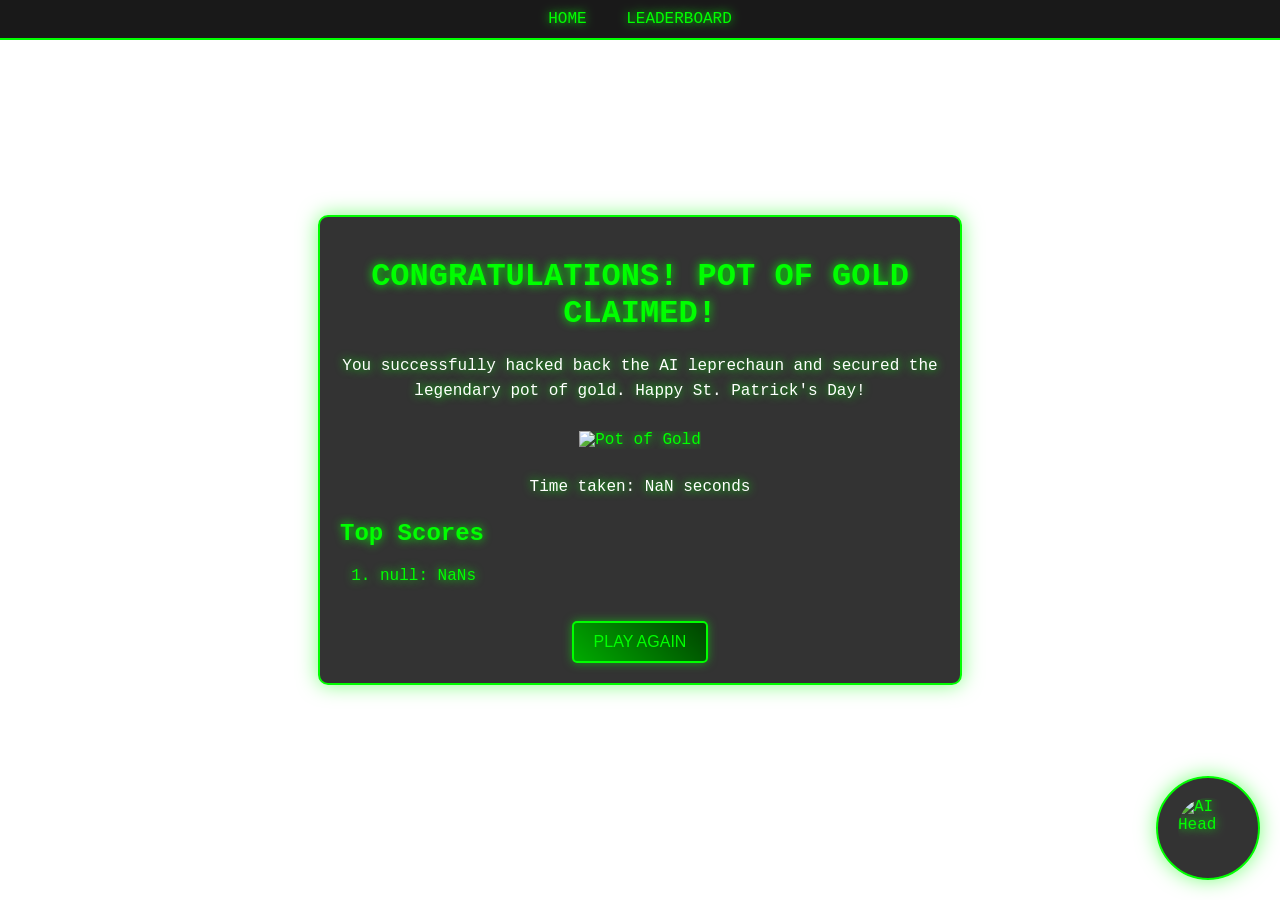
==== final.html @ ef5486f1 "Initial commit of Emerald Enigma Cyber Escape Room" ====
<!DOCTYPE html>
<html lang="en">
<head>
    <meta charset="UTF-8">
    <meta name="viewport" content="width=device-width, initial-scale=1.0">
    <title>Pot of Gold Claimed!</title>
    <link rel="stylesheet" href="css/style.css">
</head>
<body>
    <nav>
        <a href="index.html">Home</a>
        <a href="index.html#leaderboard">Leaderboard</a>
    </nav>
    <div class="container">
        <h1>Congratulations! Pot of Gold Claimed!</h1>
        <p>You successfully hacked back the AI leprechaun and secured the legendary pot of gold. Happy St. Patrick's Day!</p>
        <img src="assets/pot-gold.png" alt="Pot of Gold" style="width: 150px; height: 150px; margin: 10px;">
        <p id="time-display"></p>
        <div class="leaderboard">
            <h2>Top Scores</h2>
            <ol id="final-leaderboard"></ol>
        </div>
        <button onclick="window.location.href='index.html'">Play Again</button>
    </div>
    <div class="ai-head" onclick="toggleBubble()">
        <img src="assets/leprechaun-ai.png" alt="AI Head">
        <div class="ai-bubble" id="ai-bubble">
            Well done! Check your time and see if you made the leaderboard.
        </div>
    </div>
    <audio id="victory-sound" src="audio/victory.mp3"></audio>
    <script src="js/final.js"></script>
</body>
</html>
---- css/style.css ----
body {
    font-family: 'Courier New', monospace; /* Futuristic font */
    background: linear-gradient(135deg, #004400, #00aa00); /* Green gradient */
    margin: 0;
    padding: 0;
    display: flex;
    justify-content: center;
    align-items: center;
    height: 100vh;
    background-image: url('../assets/shamrock-bg.png'); /* Placeholder for shamrock background */
    background-size: cover;
    color: #00ff00; /* Neon green text */
    text-shadow: 0 0 10px #00ff00; /* Glow effect */
    animation: backgroundGlow 5s ease-in-out infinite alternate; /* Animated background glow */
}

@keyframes backgroundGlow {
    0% { filter: brightness(1); }
    100% { filter: brightness(1.2); }
}

.container {
    background-color: rgba(0, 0, 0, 0.8); /* Dark futuristic panel */
    padding: 20px;
    border-radius: 10px;
    box-shadow: 0 0 20px rgba(0,255,0,0.5); /* Green glow */
    text-align: center;
    max-width: 600px;
    border: 2px solid #00ff00;
    animation: fadeIn 1s ease-in; /* Fade in animation */
}

@keyframes fadeIn {
    from { opacity: 0; transform: translateY(20px); }
    to { opacity: 1; transform: translateY(0); }
}

h1 {
    color: #00ff00;
    font-size: 2em;
    text-transform: uppercase;
    animation: textGlow 2s ease-in-out infinite alternate; /* Text glow animation */
}

@keyframes textGlow {
    0% { text-shadow: 0 0 10px #00ff00; }
    100% { text-shadow: 0 0 20px #00ff00, 0 0 30px #00ff00; }
}

p {
    color: #ffffff;
    line-height: 1.6;
}

button {
    background: linear-gradient(45deg, #00aa00, #004400);
    color: #00ff00;
    border: 2px solid #00ff00;
    padding: 10px 20px;
    font-size: 16px;
    cursor: pointer;
    border-radius: 5px;
    margin-top: 20px;
    text-transform: uppercase;
    box-shadow: 0 0 10px rgba(0,255,0,0.5);
    transition: all 0.3s ease; /* Smooth transition */
}

button:hover {
    background: linear-gradient(45deg, #004400, #00aa00);
    box-shadow: 0 0 20px rgba(0,255,0,0.8);
    transform: scale(1.05); /* Slight scale on hover */
}

pre {
    background-color: rgba(0, 0, 0, 0.9);
    padding: 10px;
    border: 1px solid #00ff00;
    border-radius: 5px;
    text-align: left;
    color: #00ff00;
}

input {
    background-color: rgba(0, 0, 0, 0.7);
    color: #00ff00;
    border: 1px solid #00ff00;
    padding: 8px;
    margin: 10px 0;
    width: 100%;
    box-sizing: border-box;
}

#chat-log {
    background-color: rgba(0, 0, 0, 0.7);
    border: 1px solid #00ff00;
    padding: 10px;
    height: 200px;
    overflow-y: auto;
    margin-bottom: 10px;
}

.leaderboard {
    margin-top: 20px;
    text-align: left;
}

.leaderboard ol {
    color: #00ff00;
}

pre {
    background-color: rgba(0, 0, 0, 0.9);
    padding: 10px;
    border: 1px solid #00ff00;
    border-radius: 5px;
    text-align: left;
    color: #00ff00;
}

/* Navigation */
nav {
    position: fixed;
    top: 0;
    width: 100%;
    background-color: rgba(0, 0, 0, 0.9);
    padding: 10px;
    text-align: center;
    border-bottom: 2px solid #00ff00;
    z-index: 1000;
}

nav a {
    color: #00ff00;
    margin: 0 15px;
    text-decoration: none;
    text-transform: uppercase;
    transition: color 0.3s;
}

nav a:hover {
    color: #ffffff;
    text-shadow: 0 0 10px #00ff00;
}

/* Floating AI Head */
.ai-head {
    position: fixed;
    bottom: 20px;
    right: 20px;
    width: 100px;
    height: 100px;
    background-color: rgba(0, 0, 0, 0.8);
    border: 2px solid #00ff00;
    border-radius: 50%;
    display: flex;
    align-items: center;
    justify-content: center;
    cursor: pointer;
    box-shadow: 0 0 20px rgba(0,255,0,0.5);
    animation: float 3s ease-in-out infinite;
}

@keyframes float {
    0%, 100% { transform: translateY(0); }
    50% { transform: translateY(-10px); }
}

.ai-head img {
    width: 60px;
    height: 60px;
    border-radius: 50%;
}

.ai-bubble {
    position: absolute;
    bottom: 120px;
    right: 0;
    background-color: rgba(0, 0, 0, 0.9);
    border: 2px solid #00ff00;
    border-radius: 10px;
    padding: 10px;
    max-width: 200px;
    color: #00ff00;
    display: none;
    box-shadow: 0 0 10px rgba(0,255,0,0.5);
}

.ai-bubble::after {
    content: '';
    position: absolute;
    top: 100%;
    right: 20px;
    border: 10px solid transparent;
    border-top-color: rgba(0, 0, 0, 0.9);
}
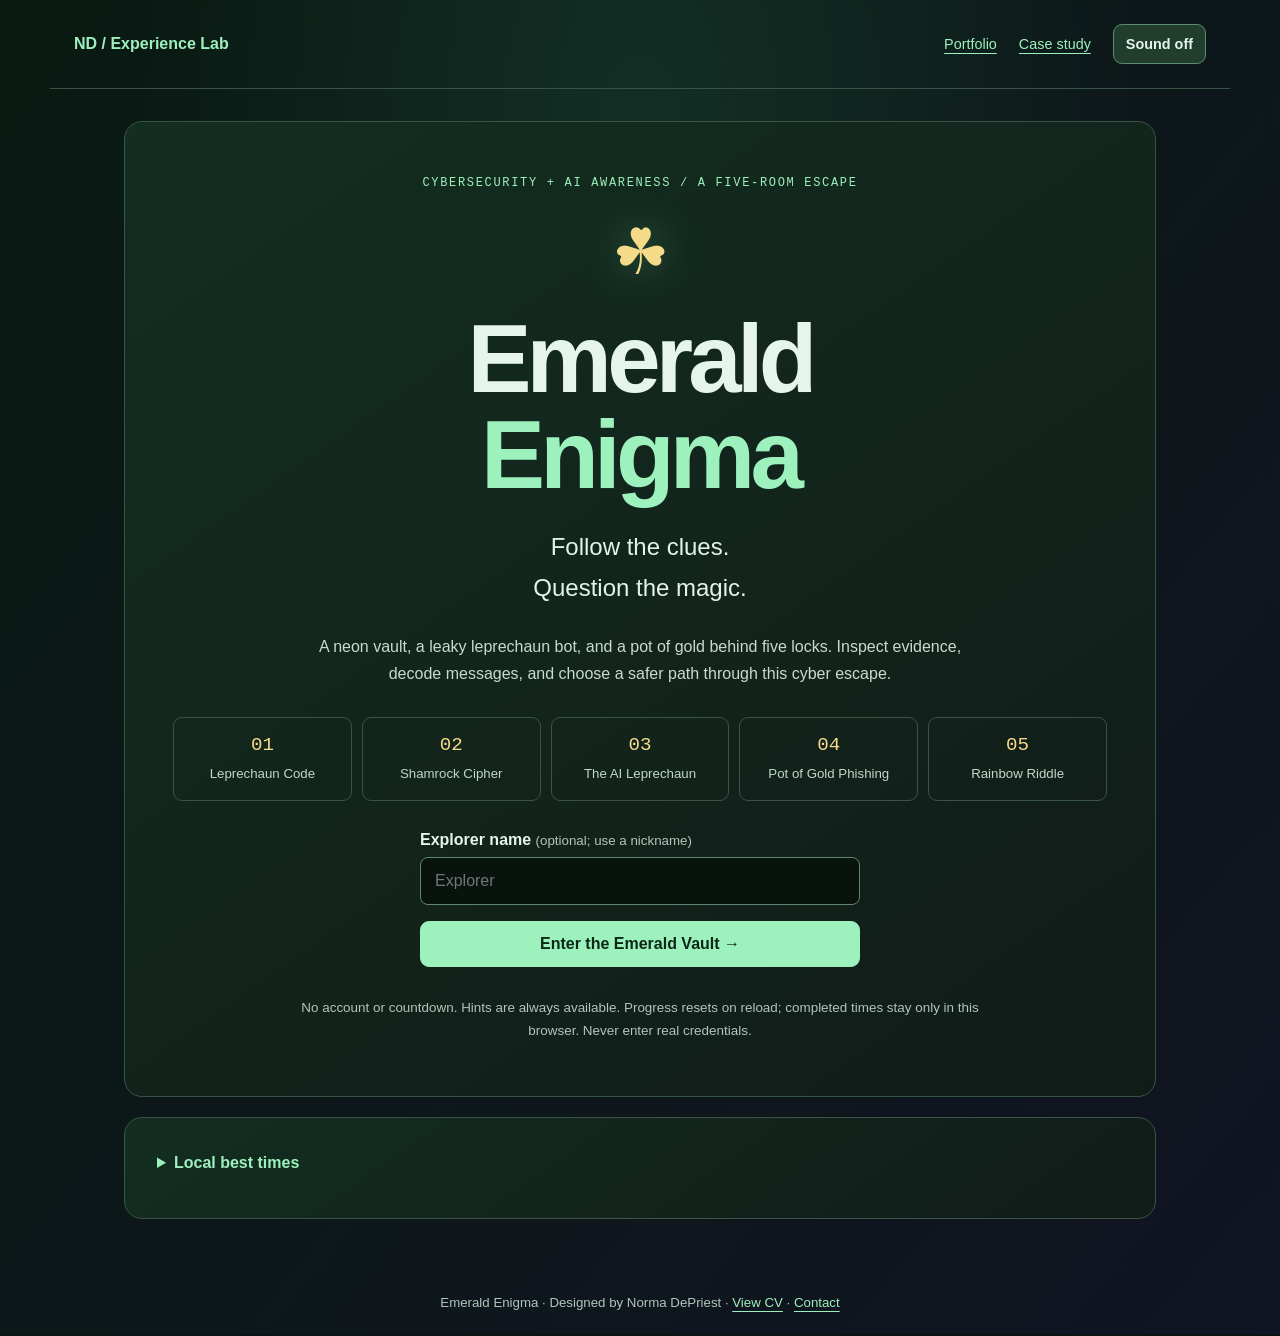
==== commit 173ef859: "Make Emerald Enigma a complete accessible five-room game" ====
--- a/final.html
+++ b/final.html
@@ -1,34 +1 @@
-<!DOCTYPE html>
-<html lang="en">
-<head>
-    <meta charset="UTF-8">
-    <meta name="viewport" content="width=device-width, initial-scale=1.0">
-    <title>Pot of Gold Claimed!</title>
-    <link rel="stylesheet" href="css/style.css">
-</head>
-<body>
-    <nav>
-        <a href="index.html">Home</a>
-        <a href="index.html#leaderboard">Leaderboard</a>
-    </nav>
-    <div class="container">
-        <h1>Congratulations! Pot of Gold Claimed!</h1>
-        <p>You successfully hacked back the AI leprechaun and secured the legendary pot of gold. Happy St. Patrick's Day!</p>
-        <img src="assets/pot-gold.png" alt="Pot of Gold" style="width: 150px; height: 150px; margin: 10px;">
-        <p id="time-display"></p>
-        <div class="leaderboard">
-            <h2>Top Scores</h2>
-            <ol id="final-leaderboard"></ol>
-        </div>
-        <button onclick="window.location.href='index.html'">Play Again</button>
-    </div>
-    <div class="ai-head" onclick="toggleBubble()">
-        <img src="assets/leprechaun-ai.png" alt="AI Head">
-        <div class="ai-bubble" id="ai-bubble">
-            Well done! Check your time and see if you made the leaderboard.
-        </div>
-    </div>
-    <audio id="victory-sound" src="audio/victory.mp3"></audio>
-    <script src="js/final.js"></script>
-</body>
-</html>+<!doctype html><html lang="en"><head><meta charset="utf-8"><meta name="viewport" content="width=device-width,initial-scale=1"><meta http-equiv="refresh" content="0;url=index.html"><title>Emerald Enigma � Enter the vault</title></head><body><h1>Emerald Enigma</h1><p>The five-room adventure now runs in one page, keeping progress together.</p><a href="index.html">Start the game</a></body></html>
